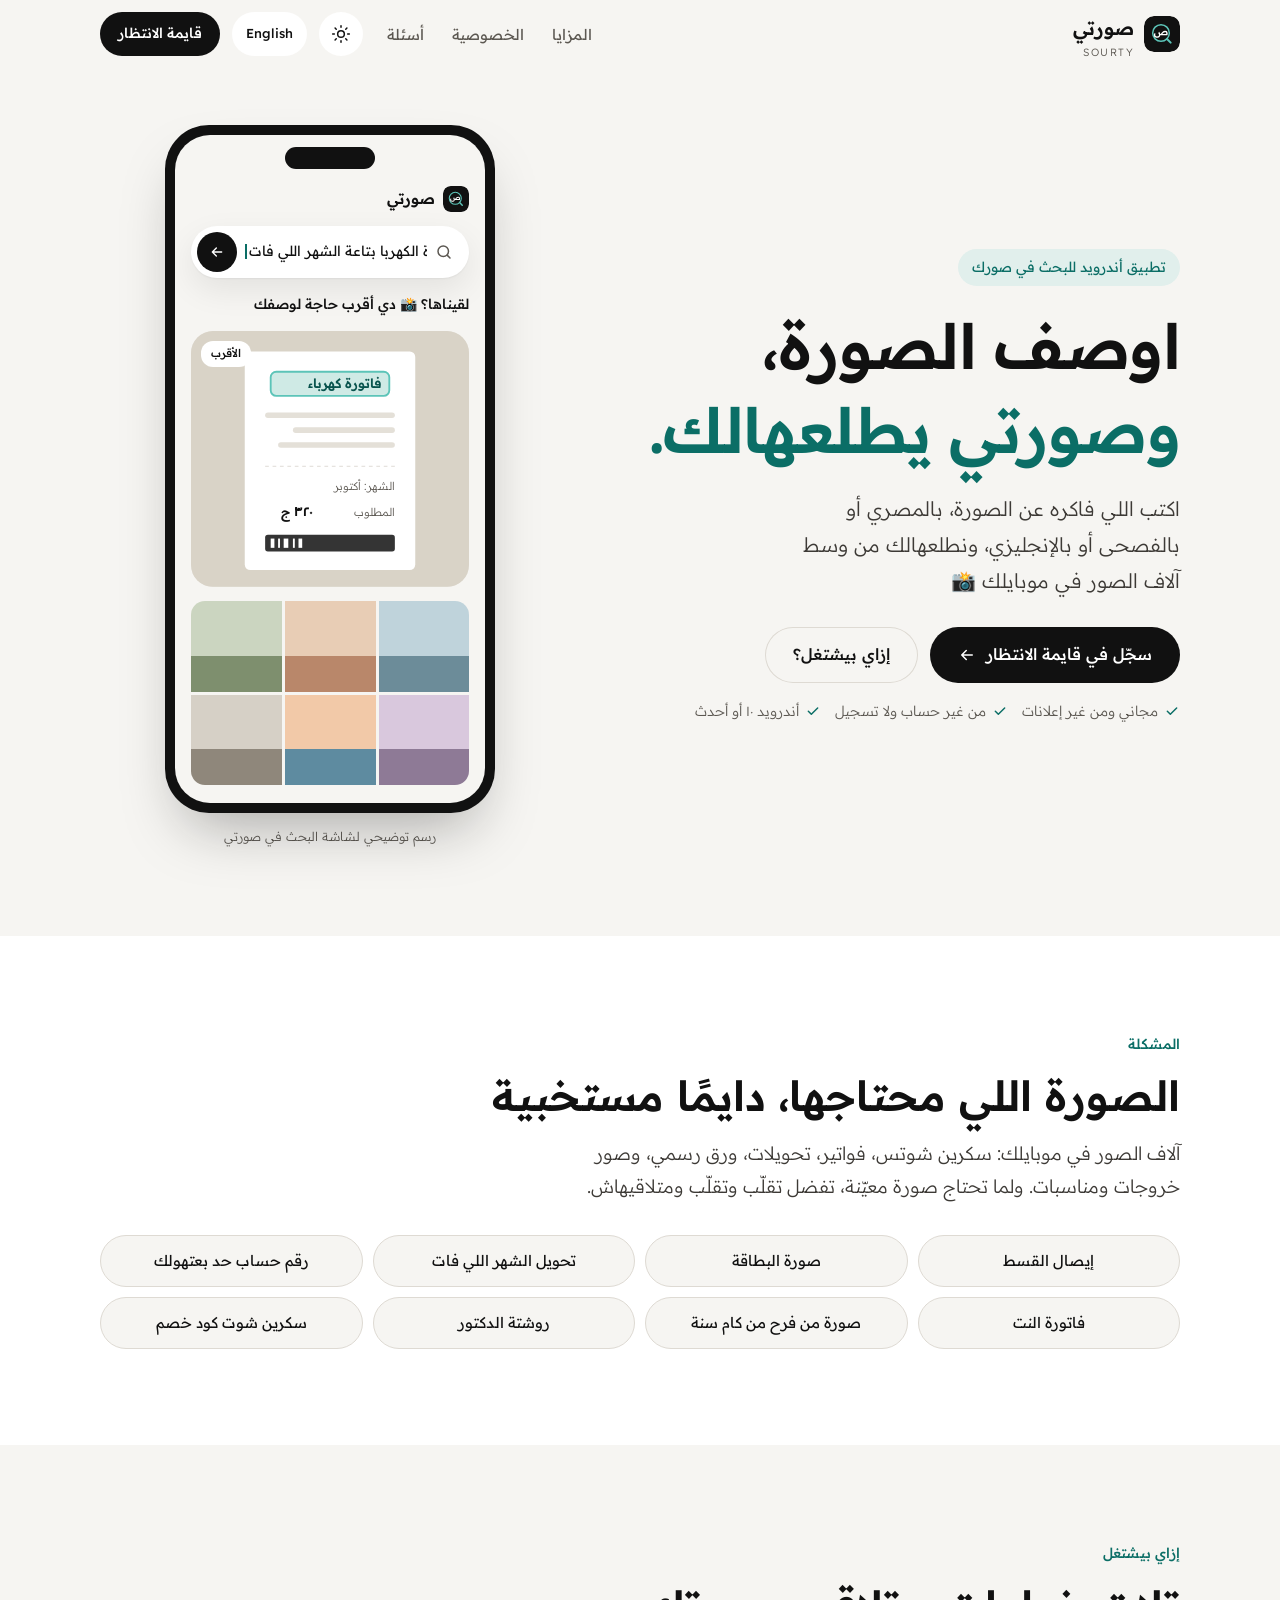
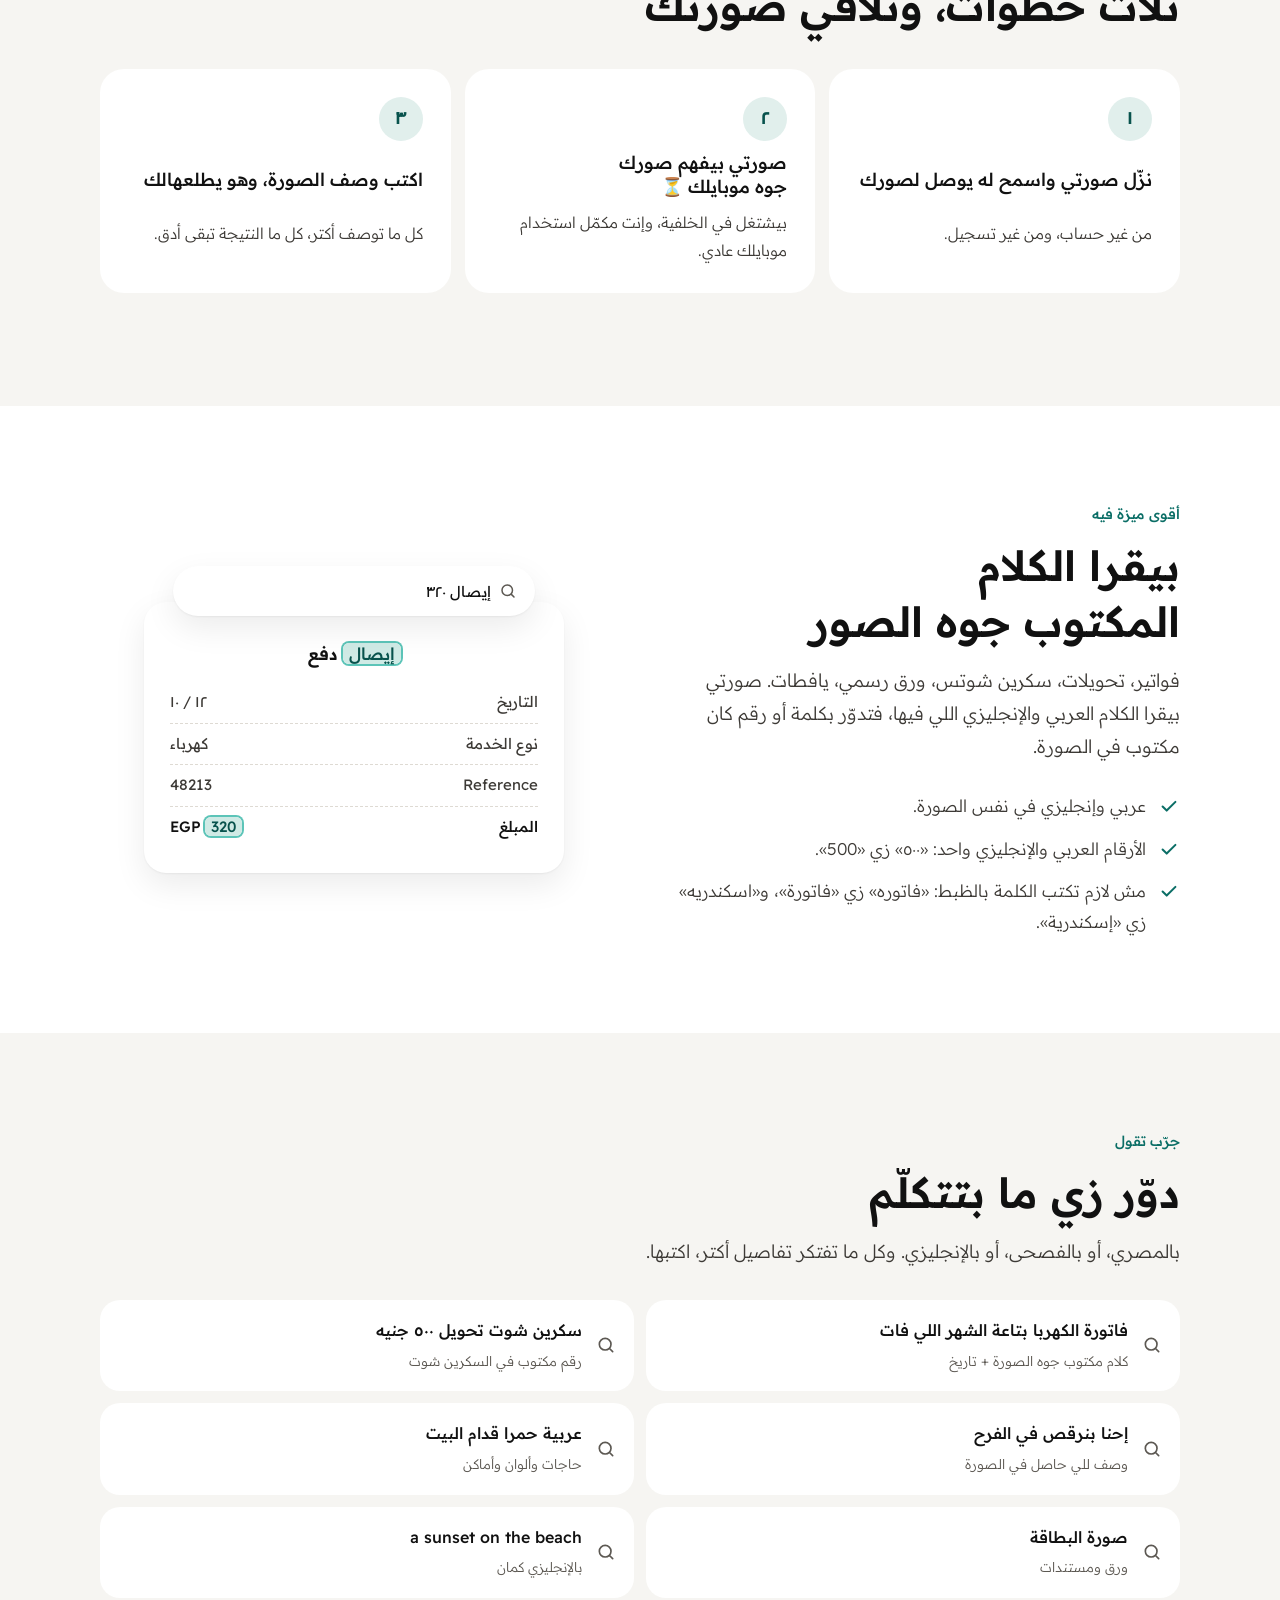
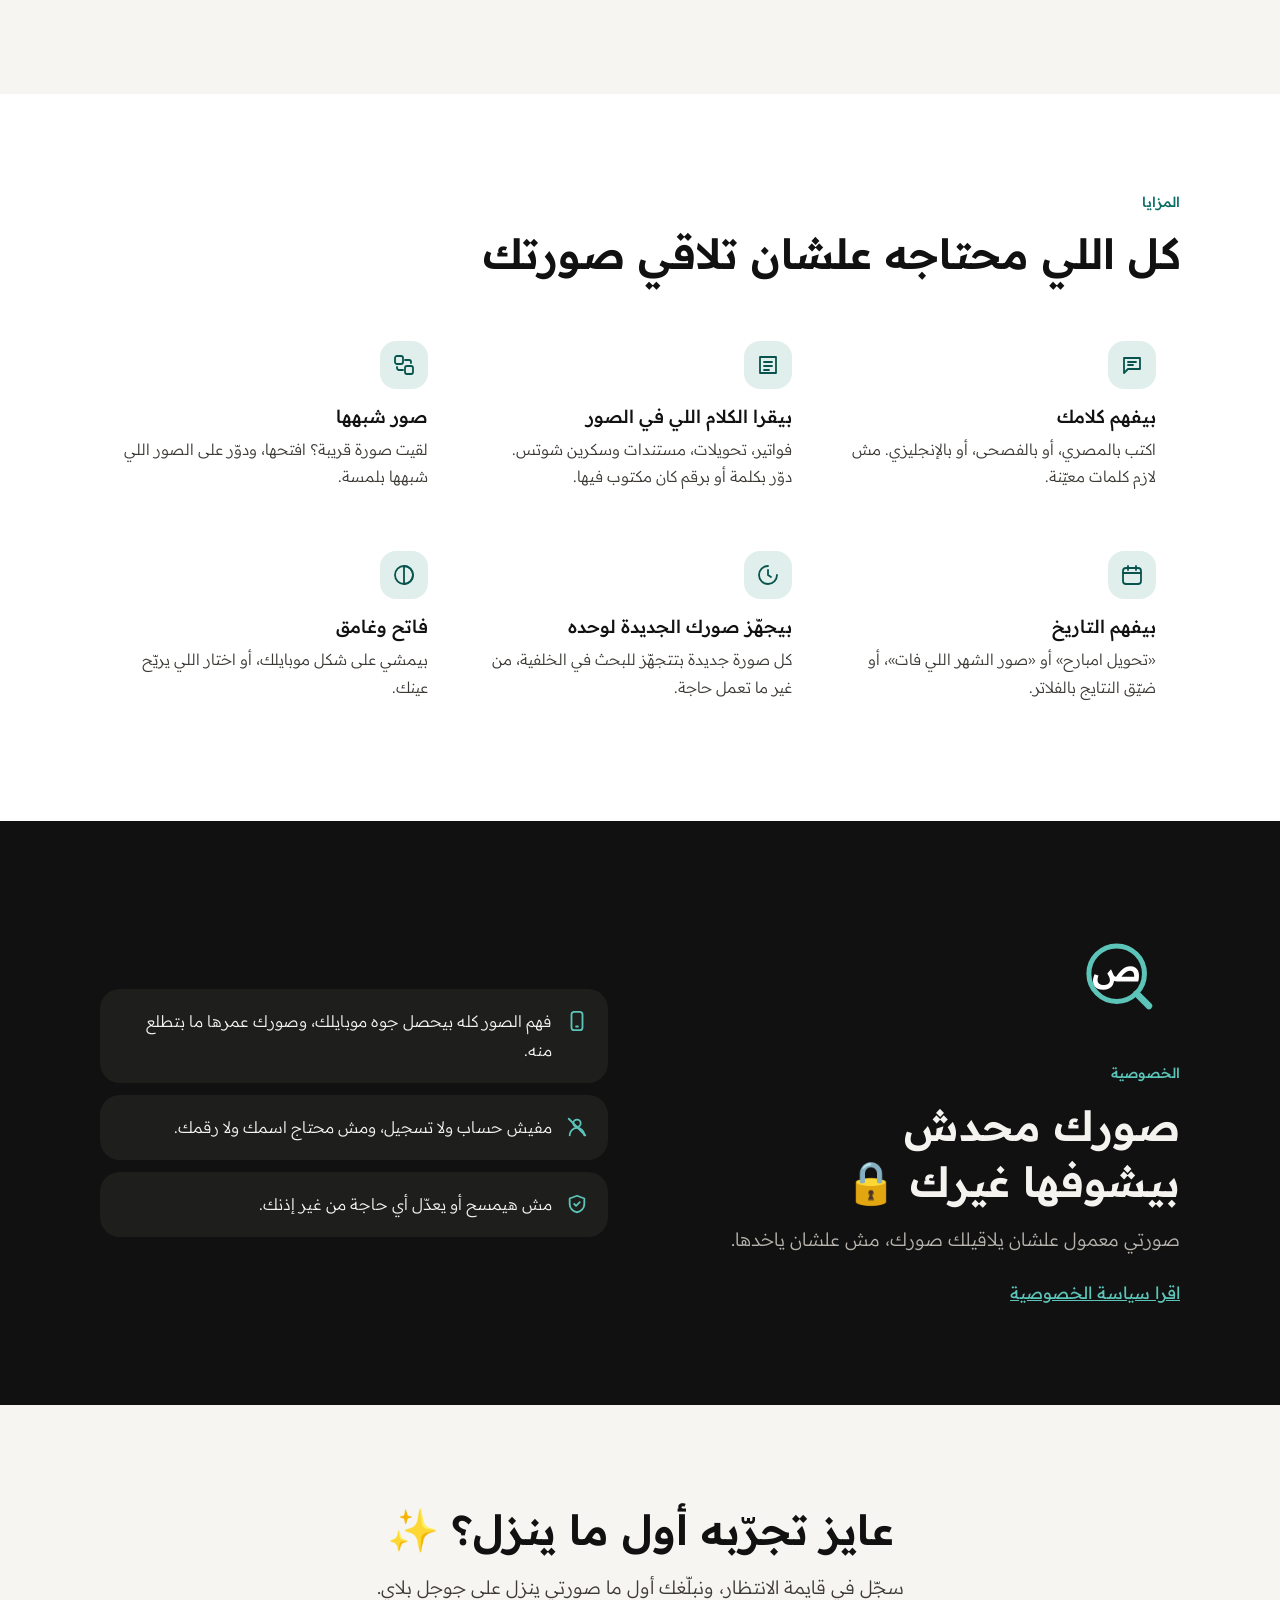
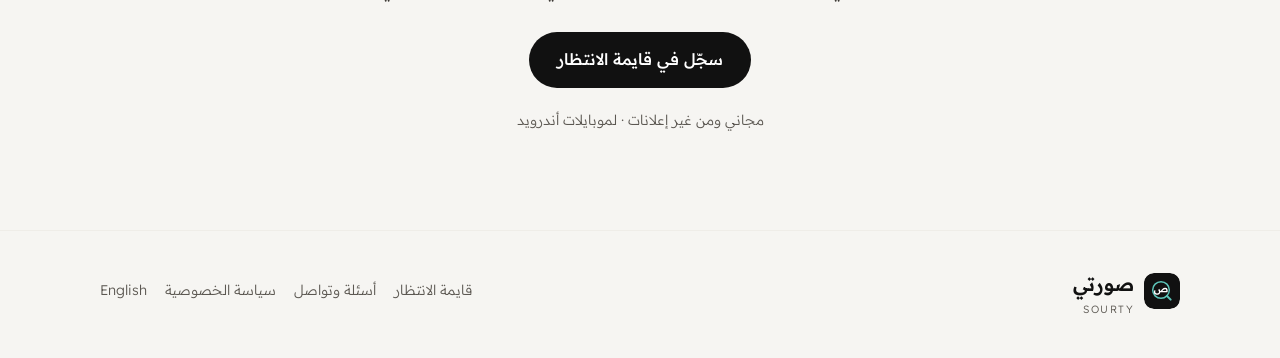
==== index.html @ 7cecfb46 "Add files via upload" ====
<!doctype html>
<html lang="ar" dir="rtl">
<head>
<meta charset="utf-8">
<meta name="viewport" content="width=device-width, initial-scale=1, viewport-fit=cover">
<title>صورتي — اوصف الصورة، وصورتي يطلعهالك</title>
<meta name="description" content="صورتي تطبيق أندرويد بتوصف فيه الصورة بكلامك، بالمصري أو بالفصحى أو بالإنجليزي، فيطلعهالك من وسط آلاف الصور. بيقرا الكلام المكتوب جوه الصور، وفهم الصور كله جوه موبايلك.">
<link rel="canonical" href="https://sourty-app.github.io/">
<link rel="alternate" hreflang="ar" href="https://sourty-app.github.io/">
<link rel="alternate" hreflang="en" href="https://sourty-app.github.io/en/">
<link rel="alternate" hreflang="x-default" href="https://sourty-app.github.io/">
<meta property="og:type" content="website">
<meta property="og:site_name" content="صورتي · Sourty">
<meta property="og:locale" content="ar_EG">
<meta property="og:locale:alternate" content="en_US">
<meta property="og:title" content="صورتي — اوصف الصورة، وصورتي يطلعهالك 📸">
<meta property="og:description" content="اكتب اللي فاكره عن الصورة، بالمصري أو بالفصحى أو بالإنجليزي، ونطلعهالك من وسط آلاف الصور في موبايلك.">
<meta property="og:url" content="https://sourty-app.github.io/">
<meta property="og:image" content="https://sourty-app.github.io/assets/img/og-ar.png">
<meta property="og:image:width" content="1200">
<meta property="og:image:height" content="630">
<meta property="og:image:alt" content="أيقونة صورتي وجملة: اوصف الصورة، وصورتي يطلعهالك">
<meta name="twitter:card" content="summary_large_image">
<meta name="theme-color" content="#F6F5F2" media="(prefers-color-scheme: light)">
<meta name="theme-color" content="#131312" media="(prefers-color-scheme: dark)">
<link rel="icon" href="/assets/img/icon.svg" type="image/svg+xml">
<link rel="icon" href="/assets/img/icon-32.png" sizes="32x32" type="image/png">
<link rel="apple-touch-icon" href="/assets/img/icon-180.png">
<link rel="preload" href="/assets/fonts/ReadexPro-300.ttf" as="font" type="font/ttf" crossorigin>
<link rel="preload" href="/assets/fonts/ReadexPro-600.ttf" as="font" type="font/ttf" crossorigin>
<link rel="stylesheet" href="/assets/css/site.css">
<script>try{var t=localStorage.getItem('theme');if(t)document.documentElement.setAttribute('data-theme',t)}catch(e){}</script>
<script type="application/ld+json">
{"@context":"https://schema.org","@type":"MobileApplication","name":"صورتي (Sourty)","alternateName":"Sourty","operatingSystem":"Android 10+","applicationCategory":"UtilitiesApplication","inLanguage":["ar","en"],"description":"اوصف الصورة بكلامك، بالمصري أو بالفصحى أو بالإنجليزي، وصورتي يطلعهالك من وسط آلاف الصور. فهم الصور كله جوه الموبايل.","url":"https://sourty-app.github.io/","image":"https://sourty-app.github.io/assets/img/icon-512.png"}
</script>
<script src="/assets/js/site.js" defer></script>
</head>
<body>
<a class="skip" href="#main">روح للمحتوى</a>

<header class="top">
  <div class="wrap">
    <a class="brand" href="/" aria-label="صورتي، الرئيسية"><img src="/assets/img/icon.svg" alt="" width="36" height="36"><span><b>صورتي</b><small>SOURTY</small></span></a>
    <nav class="nav" aria-label="القايمة">
      <a href="#features">المزايا</a>
      <a href="/privacy/">الخصوصية</a>
      <a href="/faq/">أسئلة</a>
    </nav>
    <button class="icon-btn theme" type="button" aria-label="الشكل الغامق">
      <svg class="sun" viewBox="0 0 24 24" fill="none" stroke="currentColor" stroke-width="1.8" stroke-linecap="round" aria-hidden="true"><circle cx="12" cy="12" r="4"/><path d="M12 2v2M12 20v2M4.9 4.9l1.4 1.4M17.7 17.7l1.4 1.4M2 12h2M20 12h2M4.9 19.1l1.4-1.4M17.7 6.3l1.4-1.4"/></svg>
      <svg class="moon" viewBox="0 0 24 24" fill="none" stroke="currentColor" stroke-width="1.8" stroke-linecap="round" stroke-linejoin="round" aria-hidden="true"><path d="M20 14.5A8 8 0 0 1 9.5 4 8 8 0 1 0 20 14.5z"/></svg>
    </button>
    <a class="icon-btn lang" href="/en/" hreflang="en" lang="en">English</a>
    <a class="btn small cta-sm" href="/waitlist/">قايمة الانتظار</a>
  </div>
</header>

<main id="main">
  <section class="hero" aria-labelledby="hero-title">
    <div class="wrap">
      <div>
        <span class="eyebrow">تطبيق أندرويد للبحث في صورك</span>
        <h1 id="hero-title">اوصف الصورة،<br><em>وصورتي يطلعهالك.</em></h1>
        <p class="lede">اكتب اللي فاكره عن الصورة، بالمصري أو بالفصحى أو بالإنجليزي، ونطلعهالك من وسط آلاف الصور في موبايلك&nbsp;📸</p>
        <div class="actions">
          <a class="btn" href="/waitlist/">سجّل في قايمة الانتظار
            <svg class="arrow" viewBox="0 0 24 24" fill="none" stroke="currentColor" stroke-width="2" stroke-linecap="round" stroke-linejoin="round" aria-hidden="true"><path d="M5 12h14M13 6l6 6-6 6"/></svg></a>
          <a class="btn ghost" href="#how">إزاي بيشتغل؟</a>
        </div>
        <p class="fineprint">
          <span><svg viewBox="0 0 24 24" fill="none" stroke="currentColor" stroke-width="2.2" stroke-linecap="round" stroke-linejoin="round" aria-hidden="true"><path d="M5 12.5l4.5 4.5L19 7.5"/></svg>مجاني ومن غير إعلانات</span>
          <span><svg viewBox="0 0 24 24" fill="none" stroke="currentColor" stroke-width="2.2" stroke-linecap="round" stroke-linejoin="round" aria-hidden="true"><path d="M5 12.5l4.5 4.5L19 7.5"/></svg>من غير حساب ولا تسجيل</span>
          <span><svg viewBox="0 0 24 24" fill="none" stroke="currentColor" stroke-width="2.2" stroke-linecap="round" stroke-linejoin="round" aria-hidden="true"><path d="M5 12.5l4.5 4.5L19 7.5"/></svg>أندرويد ١٠ أو أحدث</span>
        </p>
      </div>

      <figure class="demo" data-demo style="margin:0">
        <div class="phone" aria-hidden="true">
          <div class="screen">
            <div class="notch"></div>
            <div class="app-head"><img src="/assets/img/icon.svg" alt="">صورتي</div>
            <div class="searchbar">
              <svg class="mag" viewBox="0 0 24 24" fill="none" stroke="currentColor" stroke-width="2" stroke-linecap="round"><circle cx="11" cy="11" r="7"/><path d="M20 20l-3.5-3.5"/></svg>
              <span class="typed"><span></span></span>
              <span class="go"><svg viewBox="0 0 24 24" fill="none" stroke="currentColor" stroke-width="2" stroke-linecap="round" stroke-linejoin="round"><path d="M5 12h14M13 6l6 6-6 6"/></svg></span>
            </div>
            <div class="found">لقيناها؟ 📸 دي أقرب حاجة لوصفك</div>
            <div class="top-tile">
              <span class="badge">الأقرب</span>
              <!-- Scene 1: electricity bill -->
              <svg class="scene" id="s-bill" data-q="فاتورة الكهربا بتاعة الشهر اللي فات" viewBox="0 0 300 276">
                <rect width="300" height="276" fill="#D9D3C7"/>
                <rect x="58" y="22" width="184" height="236" rx="6" fill="#FFFFFF"/>
                <g font-family="Readex Pro, Tahoma, sans-serif" direction="rtl" text-anchor="start">
                  <rect x="86" y="44" width="128" height="26" rx="6" fill="#CFEAE5" stroke="#5CC4B8" stroke-width="2"/>
                  <text x="206" y="62" font-size="14" font-weight="600" fill="#08534D">فاتورة كهرباء</text>
                  <rect x="80" y="88" width="140" height="6" rx="3" fill="#E4E0D8"/>
                  <rect x="110" y="104" width="110" height="6" rx="3" fill="#E4E0D8"/>
                  <rect x="94" y="120" width="126" height="6" rx="3" fill="#E4E0D8"/>
                  <line x1="80" y1="146" x2="220" y2="146" stroke="#DEDAD3" stroke-dasharray="4 4"/>
                  <text x="220" y="172" font-size="12" fill="#5C5852">الشهر: أكتوبر</text>
                  <text x="220" y="200" font-size="12" fill="#5C5852">المطلوب</text>
                  <text x="132" y="200" font-size="14" font-weight="600" fill="#111111">٣٢٠ ج</text>
                  <rect x="80" y="220" width="140" height="18" rx="3" fill="#111111" opacity=".85"/>
                  <rect x="86" y="224" width="4" height="10" fill="#FFFFFF"/><rect x="94" y="224" width="2" height="10" fill="#FFFFFF"/><rect x="100" y="224" width="5" height="10" fill="#FFFFFF"/><rect x="110" y="224" width="2" height="10" fill="#FFFFFF"/><rect x="116" y="224" width="4" height="10" fill="#FFFFFF"/>
                </g>
              </svg>
              <!-- Scene 2: transfer screenshot -->
              <svg class="scene" id="s-transfer" data-q="سكرين شوت تحويل ٥٠٠ جنيه" viewBox="0 0 300 276">
                <rect width="300" height="276" fill="#BCC9D6"/>
                <rect x="70" y="16" width="160" height="260" rx="18" fill="#FFFFFF"/>
                <circle cx="150" cy="70" r="24" fill="#0B6E66"/>
                <path d="M139 70l8 8 15-16" fill="none" stroke="#FFFFFF" stroke-width="4" stroke-linecap="round" stroke-linejoin="round"/>
                <g font-family="Readex Pro, Tahoma, sans-serif" text-anchor="middle">
                  <text x="150" y="118" font-size="13" font-weight="500" fill="#111111" direction="rtl">تم التحويل</text>
                  <rect x="98" y="132" width="104" height="34" rx="8" fill="#CFEAE5" stroke="#5CC4B8" stroke-width="2"/>
                  <text x="150" y="155" font-size="17" font-weight="600" fill="#08534D" direction="rtl">٥٠٠ جنيه</text>
                </g>
                <rect x="92" y="186" width="116" height="6" rx="3" fill="#E4E0D8"/>
                <rect x="104" y="202" width="92" height="6" rx="3" fill="#E4E0D8"/>
                <rect x="92" y="230" width="116" height="26" rx="13" fill="#111111"/>
              </svg>
              <!-- Scene 3: red car in front of a house -->
              <svg class="scene" id="s-car" data-q="عربية حمرا قدام البيت" viewBox="0 0 300 276">
                <rect width="300" height="276" fill="#CFE3EA"/>
                <rect x="40" y="70" width="170" height="130" fill="#E8D9C2"/>
                <path d="M28 76L125 22l97 54z" fill="#B9876A"/>
                <rect x="66" y="100" width="34" height="34" fill="#8FB4C2"/><rect x="150" y="100" width="34" height="34" fill="#8FB4C2"/>
                <rect x="108" y="140" width="34" height="60" fill="#8F6E55"/>
                <rect x="0" y="200" width="300" height="76" fill="#A9A49A"/>
                <rect x="0" y="196" width="300" height="8" fill="#7E8F6E"/>
                <path d="M118 214q6-30 34-32h62q24 2 36 22l22 6q12 4 12 16v14H112v-16q0-8 6-10z" fill="#C2402E"/>
                <path d="M160 190h50q14 1 22 14h-82q2-12 10-14z" fill="#DCEBF0"/>
                <circle cx="150" cy="240" r="15" fill="#222220"/><circle cx="150" cy="240" r="6" fill="#B8B4AD"/>
                <circle cx="248" cy="240" r="15" fill="#222220"/><circle cx="248" cy="240" r="6" fill="#B8B4AD"/>
              </svg>
              <!-- Scene 4: sunset on the sea -->
              <svg class="scene" id="s-sea" data-q="غروب على البحر" viewBox="0 0 300 276">
                <rect width="300" height="276" fill="#F2C9A8"/>
                <rect width="300" height="90" fill="#E9B79A"/>
                <circle cx="150" cy="150" r="42" fill="#E07B4F"/>
                <rect y="150" width="300" height="80" fill="#5E8BA0"/>
                <rect x="96" y="162" width="108" height="4" rx="2" fill="#E9A07C" opacity=".8"/>
                <rect x="116" y="176" width="68" height="4" rx="2" fill="#E9A07C" opacity=".6"/>
                <rect x="132" y="190" width="36" height="4" rx="2" fill="#E9A07C" opacity=".5"/>
                <path d="M0 228q75-14 150 0t150 0v48H0z" fill="#E8D4B4"/>
              </svg>
              <!-- Scene 5: birthday cake (English query) -->
              <svg class="scene" id="s-cake" data-q="a birthday cake with candles" viewBox="0 0 300 276">
                <rect width="300" height="276" fill="#D9C8DD"/>
                <rect y="212" width="300" height="64" fill="#8E7A96"/>
                <ellipse cx="150" cy="214" rx="96" ry="12" fill="#F4F3F0"/>
                <rect x="78" y="150" width="144" height="62" rx="10" fill="#F2C9A8"/>
                <rect x="78" y="168" width="144" height="10" fill="#E8875B"/>
                <rect x="96" y="112" width="108" height="42" rx="10" fill="#F6E7D8"/>
                <rect x="96" y="126" width="108" height="8" fill="#5CC4B8"/>
                <g fill="#FFFFFF"><rect x="114" y="86" width="7" height="28" rx="3"/><rect x="134" y="80" width="7" height="34" rx="3"/><rect x="159" y="80" width="7" height="34" rx="3"/><rect x="179" y="86" width="7" height="28" rx="3"/></g>
                <g fill="#F2B23E"><ellipse cx="117.5" cy="78" rx="5" ry="8"/><ellipse cx="137.5" cy="72" rx="5" ry="8"/><ellipse cx="162.5" cy="72" rx="5" ry="8"/><ellipse cx="182.5" cy="78" rx="5" ry="8"/></g>
              </svg>
            </div>
            <div class="grid3">
              <i style="--a:#BFD3DB;--b:#6C8C99"></i><i style="--a:#E8CDB5;--b:#B9876A"></i><i style="--a:#CBD5C0;--b:#7E8F6E"></i>
              <i style="--a:#D9C8DD;--b:#8E7A96"></i><i style="--a:#F2C9A8;--b:#5E8BA0"></i><i style="--a:#D6D0C6;--b:#8F877B"></i>
            </div>
          </div>
        </div>
        <figcaption class="demo-note">رسم توضيحي لشاشة البحث في صورتي</figcaption>
      </figure>
    </div>
  </section>

  <section class="problem" aria-labelledby="problem-title">
    <div class="wrap">
      <span class="kicker">المشكلة</span>
      <h2 class="h2" id="problem-title">الصورة اللي محتاجها، دايمًا مستخبية</h2>
      <p class="sub">آلاف الصور في موبايلك: سكرين شوتس، فواتير، تحويلات، ورق رسمي، وصور خروجات ومناسبات. ولما تحتاج صورة معيّنة، تفضل تقلّب وتقلّب ومتلاقيهاش.</p>
      <div class="pile" aria-label="أمثلة لصور الناس بتدوّر عليها">
        <span>إيصال القسط</span><span>صورة البطاقة</span><span>تحويل الشهر اللي فات</span><span>رقم حساب حد بعتهولك</span>
        <span>فاتورة النت</span><span>صورة من فرح من كام سنة</span><span>روشتة الدكتور</span><span>سكرين شوت كود خصم</span>
      </div>
    </div>
  </section>

  <section id="how" aria-labelledby="how-title">
    <div class="wrap">
      <span class="kicker">إزاي بيشتغل</span>
      <h2 class="h2" id="how-title">تلات خطوات، وتلاقي صورتك</h2>
      <ol class="steps">
        <li><h3>نزّل صورتي واسمح له يوصل لصورك</h3><p>من غير حساب، ومن غير تسجيل.</p></li>
        <li><h3>صورتي بيفهم صورك جوه موبايلك&nbsp;⏳</h3><p>بيشتغل في الخلفية، وإنت مكمّل استخدام موبايلك عادي.</p></li>
        <li><h3>اكتب وصف الصورة، وهو يطلعهالك</h3><p>كل ما توصف أكتر، كل ما النتيجة تبقى أدق.</p></li>
      </ol>
    </div>
  </section>

  <section class="spot problem" aria-labelledby="read-title">
    <div class="wrap">
      <div>
        <span class="kicker">أقوى ميزة فيه</span>
        <h2 class="h2" id="read-title">بيقرا الكلام المكتوب جوه الصور</h2>
        <p class="sub">فواتير، تحويلات، سكرين شوتس، ورق رسمي، يافطات. صورتي بيقرا الكلام العربي والإنجليزي اللي فيها، فتدوّر بكلمة أو رقم كان مكتوب في الصورة.</p>
        <ul class="ticks">
          <li><svg viewBox="0 0 24 24" fill="none" stroke="currentColor" stroke-width="2.2" stroke-linecap="round" stroke-linejoin="round" aria-hidden="true"><path d="M5 12.5l4.5 4.5L19 7.5"/></svg><span>عربي وإنجليزي في نفس الصورة.</span></li>
          <li><svg viewBox="0 0 24 24" fill="none" stroke="currentColor" stroke-width="2.2" stroke-linecap="round" stroke-linejoin="round" aria-hidden="true"><path d="M5 12.5l4.5 4.5L19 7.5"/></svg><span>الأرقام العربي والإنجليزي واحد: «٥٠٠» زي «500».</span></li>
          <li><svg viewBox="0 0 24 24" fill="none" stroke="currentColor" stroke-width="2.2" stroke-linecap="round" stroke-linejoin="round" aria-hidden="true"><path d="M5 12.5l4.5 4.5L19 7.5"/></svg><span>مش لازم تكتب الكلمة بالظبط: «فاتوره» زي «فاتورة»، و«اسكندريه» زي «إسكندرية».</span></li>
        </ul>
      </div>
      <div class="receipt-card" aria-hidden="true">
        <div class="q"><svg viewBox="0 0 24 24" fill="none" stroke="currentColor" stroke-width="2" stroke-linecap="round"><circle cx="11" cy="11" r="7"/><path d="M20 20l-3.5-3.5"/></svg>إيصال ٣٢٠</div>
        <div class="paper">
          <div class="ttl"><span class="hl">إيصال</span> دفع</div>
          <div class="row"><span>التاريخ</span><span>١٢ / ١٠</span></div>
          <div class="row"><span>نوع الخدمة</span><span>كهرباء</span></div>
          <div class="row"><span>Reference</span><span>48213</span></div>
          <div class="row"><strong>المبلغ</strong><strong><span class="hl">320</span> EGP</strong></div>
        </div>
      </div>
    </div>
  </section>

  <section aria-labelledby="ex-title">
    <div class="wrap">
      <span class="kicker">جرّب تقول</span>
      <h2 class="h2" id="ex-title">دوّر زي ما بتتكلّم</h2>
      <p class="sub">بالمصري، أو بالفصحى، أو بالإنجليزي. وكل ما تفتكر تفاصيل أكتر، اكتبها.</p>
      <div class="examples">
        <div class="ex"><svg viewBox="0 0 24 24" fill="none" stroke="currentColor" stroke-width="2" stroke-linecap="round" aria-hidden="true"><circle cx="11" cy="11" r="7"/><path d="M20 20l-3.5-3.5"/></svg><div><b>فاتورة الكهربا بتاعة الشهر اللي فات</b><small>كلام مكتوب جوه الصورة + تاريخ</small></div></div>
        <div class="ex"><svg viewBox="0 0 24 24" fill="none" stroke="currentColor" stroke-width="2" stroke-linecap="round" aria-hidden="true"><circle cx="11" cy="11" r="7"/><path d="M20 20l-3.5-3.5"/></svg><div><b>سكرين شوت تحويل ٥٠٠ جنيه</b><small>رقم مكتوب في السكرين شوت</small></div></div>
        <div class="ex"><svg viewBox="0 0 24 24" fill="none" stroke="currentColor" stroke-width="2" stroke-linecap="round" aria-hidden="true"><circle cx="11" cy="11" r="7"/><path d="M20 20l-3.5-3.5"/></svg><div><b>إحنا بنرقص في الفرح</b><small>وصف للي حاصل في الصورة</small></div></div>
        <div class="ex"><svg viewBox="0 0 24 24" fill="none" stroke="currentColor" stroke-width="2" stroke-linecap="round" aria-hidden="true"><circle cx="11" cy="11" r="7"/><path d="M20 20l-3.5-3.5"/></svg><div><b>عربية حمرا قدام البيت</b><small>حاجات وألوان وأماكن</small></div></div>
        <div class="ex"><svg viewBox="0 0 24 24" fill="none" stroke="currentColor" stroke-width="2" stroke-linecap="round" aria-hidden="true"><circle cx="11" cy="11" r="7"/><path d="M20 20l-3.5-3.5"/></svg><div><b>صورة البطاقة</b><small>ورق ومستندات</small></div></div>
        <div class="ex"><svg viewBox="0 0 24 24" fill="none" stroke="currentColor" stroke-width="2" stroke-linecap="round" aria-hidden="true"><circle cx="11" cy="11" r="7"/><path d="M20 20l-3.5-3.5"/></svg><div><b lang="en" dir="ltr">a sunset on the beach</b><small>بالإنجليزي كمان</small></div></div>
      </div>
    </div>
  </section>

  <section id="features" class="problem" aria-labelledby="feat-title">
    <div class="wrap">
      <span class="kicker">المزايا</span>
      <h2 class="h2" id="feat-title">كل اللي محتاجه علشان تلاقي صورتك</h2>
      <div class="feats">
        <div class="feat"><div class="ic"><svg viewBox="0 0 24 24" fill="none" stroke="currentColor" stroke-width="1.8" stroke-linecap="round" stroke-linejoin="round" aria-hidden="true"><path d="M4 5h16v11H8l-4 4z"/><path d="M8 9h8M8 12h5"/></svg></div><h3>بيفهم كلامك</h3><p>اكتب بالمصري، أو بالفصحى، أو بالإنجليزي. مش لازم كلمات معيّنة.</p></div>
        <div class="feat"><div class="ic"><svg viewBox="0 0 24 24" fill="none" stroke="currentColor" stroke-width="1.8" stroke-linecap="round" stroke-linejoin="round" aria-hidden="true"><path d="M4 4h16v16H4z"/><path d="M8 9h8M8 13h8M8 17h5"/></svg></div><h3>بيقرا الكلام اللي في الصور</h3><p>فواتير، تحويلات، مستندات وسكرين شوتس. دوّر بكلمة أو برقم كان مكتوب فيها.</p></div>
        <div class="feat"><div class="ic"><svg viewBox="0 0 24 24" fill="none" stroke="currentColor" stroke-width="1.8" stroke-linecap="round" stroke-linejoin="round" aria-hidden="true"><rect x="3" y="3" width="8" height="8" rx="2"/><rect x="13" y="13" width="8" height="8" rx="2"/><path d="M13 7h4a2 2 0 0 1 2 2v1M11 17H7a2 2 0 0 1-2-2v-1"/></svg></div><h3>صور شبهها</h3><p>لقيت صورة قريبة؟ افتحها، ودوّر على الصور اللي شبهها بلمسة.</p></div>
        <div class="feat"><div class="ic"><svg viewBox="0 0 24 24" fill="none" stroke="currentColor" stroke-width="1.8" stroke-linecap="round" stroke-linejoin="round" aria-hidden="true"><rect x="3" y="5" width="18" height="16" rx="3"/><path d="M3 10h18M8 3v4M16 3v4"/></svg></div><h3>بيفهم التاريخ</h3><p>«تحويل امبارح» أو «صور الشهر اللي فات»، أو ضيّق النتايج بالفلاتر.</p></div>
        <div class="feat"><div class="ic"><svg viewBox="0 0 24 24" fill="none" stroke="currentColor" stroke-width="1.8" stroke-linecap="round" stroke-linejoin="round" aria-hidden="true"><path d="M12 3a9 9 0 1 0 9 9"/><path d="M12 7v5l3 2"/></svg></div><h3>بيجهّز صورك الجديدة لوحده</h3><p>كل صورة جديدة بتتجهّز للبحث في الخلفية، من غير ما تعمل حاجة.</p></div>
        <div class="feat"><div class="ic"><svg viewBox="0 0 24 24" fill="none" stroke="currentColor" stroke-width="1.8" stroke-linecap="round" stroke-linejoin="round" aria-hidden="true"><circle cx="12" cy="12" r="9"/><path d="M12 3v18M12 3a9 9 0 0 1 0 18"/></svg></div><h3>فاتح وغامق</h3><p>بيمشي على شكل موبايلك، أو اختار اللي يريّح عينك.</p></div>
      </div>
    </div>
  </section>

  <section class="band" id="privacy" aria-labelledby="priv-title">
    <div class="wrap">
      <div>
        <img class="lens-big" src="/assets/img/icon.svg" alt="" width="120" height="120">
        <span class="kicker">الخصوصية</span>
        <h2 class="h2" id="priv-title">صورك محدش بيشوفها غيرك&nbsp;🔒</h2>
        <p class="sub">صورتي معمول علشان يلاقيلك صورك، مش علشان ياخدها.</p>
        <a class="more" href="/privacy/">اقرا سياسة الخصوصية</a>
      </div>
      <ul class="promises">
        <li><svg viewBox="0 0 24 24" fill="none" stroke="currentColor" stroke-width="2" stroke-linecap="round" stroke-linejoin="round" aria-hidden="true"><rect x="6" y="2" width="12" height="20" rx="3"/><path d="M11 18h2"/></svg><span>فهم الصور كله بيحصل جوه موبايلك، وصورك عمرها ما بتطلع منه.</span></li>
        <li><svg viewBox="0 0 24 24" fill="none" stroke="currentColor" stroke-width="2" stroke-linecap="round" stroke-linejoin="round" aria-hidden="true"><circle cx="12" cy="8" r="4"/><path d="M4 21a8 8 0 0 1 16 0"/><path d="M3 3l18 18"/></svg><span>مفيش حساب ولا تسجيل، ومش محتاج اسمك ولا رقمك.</span></li>
        <li><svg viewBox="0 0 24 24" fill="none" stroke="currentColor" stroke-width="2" stroke-linecap="round" stroke-linejoin="round" aria-hidden="true"><path d="M12 3l8 3v6c0 4.5-3.4 8.3-8 9-4.6-.7-8-4.5-8-9V6z"/><path d="M9 12l2 2 4-4"/></svg><span>مش هيمسح أو يعدّل أي حاجة من غير إذنك.</span></li>
      </ul>
    </div>
  </section>

  <section class="final" aria-labelledby="final-title">
    <div class="wrap narrow">
      <h2 class="h2" id="final-title">عايز تجرّبه أول ما ينزل؟&nbsp;✨</h2>
      <p class="sub">سجّل في قايمة الانتظار، ونبلّغك أول ما صورتي ينزل على جوجل بلاي.</p>
      <div class="actions"><a class="btn" href="/waitlist/">سجّل في قايمة الانتظار</a></div>
      <p class="free-tag">مجاني ومن غير إعلانات · لموبايلات أندرويد</p>
    </div>
  </section>
</main>

<footer>
  <div class="wrap">
    <a class="brand" href="/"><img src="/assets/img/icon.svg" alt="" width="36" height="36"><span><b>صورتي</b><small>SOURTY</small></span></a>
    <nav aria-label="روابط تانية">
      <a href="/waitlist/">قايمة الانتظار</a>
      <a href="/faq/">أسئلة وتواصل</a>
      <a href="/privacy/">سياسة الخصوصية</a>
      <a href="/en/" hreflang="en" lang="en">English</a>
    </nav>
  </div>
</footer>
</body>
</html>
---- assets/css/site.css ----
/* صورتي — website styles. Tokens follow the app (DESIGN.md). No external resources. */
@font-face{font-family:"Readex Pro";src:url(../fonts/ReadexPro-300.ttf) format("truetype");font-weight:300;font-display:swap}
@font-face{font-family:"Readex Pro";src:url(../fonts/ReadexPro-400.ttf) format("truetype");font-weight:400;font-display:swap}
@font-face{font-family:"Readex Pro";src:url(../fonts/ReadexPro-500.ttf) format("truetype");font-weight:500;font-display:swap}
@font-face{font-family:"Readex Pro";src:url(../fonts/ReadexPro-600.ttf) format("truetype");font-weight:600;font-display:swap}

:root{
  --bg:#F6F5F2; --surface:#FFFFFF; --muted:#ECEAE5; --divider:#EFEDE8; --outline:#DEDAD3;
  --text:#111111; --text2:#5C5852; --body:#3D3A36;
  --accent:#0B6E66; --accent-strong:#08534D; --accent-soft:#E1EFEC;
  --btn:#111111; --btn-text:#FFFFFF;
  --band:#111111; --band-text:#F4F3F0; --band-text2:#B8B4AD; --band-accent:#5CC4B8; --band-surface:#1E1E1C;
  --shadow:0 1px 2px rgba(17,17,17,.05),0 12px 32px rgba(17,17,17,.08);
  --phone-frame:#111111;
  --tile-a:#E8CDB5; --tile-b:#B9876A;
  color-scheme:light;
}
@media (prefers-color-scheme:dark){
  :root:not([data-theme="light"]){
    --bg:#131312; --surface:#1E1E1C; --muted:#2A2A27; --divider:#262624; --outline:#3A3936;
    --text:#F4F3F0; --text2:#B8B4AD; --body:#D6D2CB;
    --accent:#5CC4B8; --accent-strong:#9FE0D8; --accent-soft:#163A36;
    --btn:#F4F3F0; --btn-text:#111111;
    --band:#0B0B0A; --band-surface:#1A1A18;
    --shadow:0 1px 2px rgba(0,0,0,.4),0 12px 32px rgba(0,0,0,.35);
    --phone-frame:#2A2A27;
    color-scheme:dark;
  }
}
:root[data-theme="dark"]{
  --bg:#131312; --surface:#1E1E1C; --muted:#2A2A27; --divider:#262624; --outline:#3A3936;
  --text:#F4F3F0; --text2:#B8B4AD; --body:#D6D2CB;
  --accent:#5CC4B8; --accent-strong:#9FE0D8; --accent-soft:#163A36;
  --btn:#F4F3F0; --btn-text:#111111;
  --band:#0B0B0A; --band-surface:#1A1A18;
  --shadow:0 1px 2px rgba(0,0,0,.4),0 12px 32px rgba(0,0,0,.35);
  --phone-frame:#2A2A27;
  color-scheme:dark;
}

*,*::before,*::after{box-sizing:border-box}
html{-webkit-text-size-adjust:100%;scroll-behavior:smooth;scroll-padding-top:80px}
@media (prefers-reduced-motion:reduce){html{scroll-behavior:auto}*{animation:none!important;transition:none!important}}
body{margin:0;background:var(--bg);color:var(--text);font-family:"Readex Pro","Segoe UI",Tahoma,system-ui,sans-serif;
  font-size:17px;font-weight:300;line-height:1.8;overflow-x:hidden}
html[lang="en"] body{line-height:1.65}
img,svg{display:block;max-width:100%}
img[src$="icon.svg"]{box-shadow:0 0 0 1px var(--icon-ring,transparent)}
:root[data-theme="dark"]{--icon-ring:#3A3936}
@media (prefers-color-scheme:dark){:root:not([data-theme="light"]){--icon-ring:#3A3936}}
a{color:var(--accent)} a:hover{color:var(--accent-strong)}
h1,h2,h3{margin:0;font-weight:600;line-height:1.35;color:var(--text);text-wrap:balance}
p{margin:0}
strong{font-weight:500;color:var(--text)}
:focus-visible{outline:3px solid var(--accent);outline-offset:3px;border-radius:6px}
.skip{position:absolute;inset-inline-start:16px;top:-60px;z-index:50;background:var(--btn);color:var(--btn-text);padding:10px 18px;border-radius:24px;text-decoration:none}
.skip:focus{top:12px}
.sr{position:absolute;width:1px;height:1px;overflow:hidden;clip:rect(0 0 0 0);white-space:nowrap}

.wrap{width:100%;max-width:1120px;margin-inline:auto;padding-inline:20px}
.narrow{max-width:760px}

/* Header */
.top{position:sticky;top:0;z-index:20;background:color-mix(in srgb,var(--bg) 88%,transparent);backdrop-filter:blur(10px);-webkit-backdrop-filter:blur(10px);border-bottom:1px solid transparent}
.top.scrolled{border-bottom-color:var(--divider)}
.top .wrap{display:flex;align-items:center;gap:12px;height:68px}
.brand{display:flex;align-items:center;gap:10px;text-decoration:none;color:var(--text);margin-inline-end:auto}
.brand img{width:36px;height:36px;border-radius:10px}
.brand b{font-size:19px;font-weight:600}
.brand small{display:block;font-size:10.5px;letter-spacing:.14em;color:var(--text2);line-height:1;margin-top:2px}
.nav{display:none;gap:4px}
.nav a{color:var(--text2);text-decoration:none;font-size:15px;font-weight:400;padding:8px 12px;border-radius:20px}
.nav a:hover,.nav a[aria-current="page"]{color:var(--text);background:var(--muted)}
.icon-btn{width:44px;height:44px;border-radius:22px;border:0;background:var(--surface);color:var(--text);display:inline-flex;align-items:center;justify-content:center;cursor:pointer;text-decoration:none;font:inherit;font-size:13px;font-weight:500;flex-shrink:0}
.icon-btn:hover{background:var(--muted)}
.icon-btn svg{width:20px;height:20px}
.lang{width:auto;padding-inline:14px}
.theme .moon{display:none}
:root[data-theme="dark"] .theme .sun{display:none} :root[data-theme="dark"] .theme .moon{display:block}
@media (prefers-color-scheme:dark){:root:not([data-theme="light"]) .theme .sun{display:none}:root:not([data-theme="light"]) .theme .moon{display:block}}
.top .cta-sm{display:none}
@media (min-width:860px){.nav{display:flex}.top .cta-sm{display:inline-flex}}

/* Buttons */
.btn{display:inline-flex;align-items:center;justify-content:center;gap:10px;min-height:56px;padding:0 28px;border-radius:30px;border:0;
  background:var(--btn);color:var(--btn-text);font:inherit;font-size:16px;font-weight:500;text-decoration:none;cursor:pointer;transition:transform .15s ease,opacity .15s}
.btn:hover{color:var(--btn-text);opacity:.9}
.btn:active{transform:scale(.98)}
.btn.small{min-height:44px;padding:0 18px;font-size:14px}
.btn.ghost{background:transparent;color:var(--text);box-shadow:inset 0 0 0 1px var(--outline)}
.btn.ghost:hover{color:var(--text);background:var(--muted)}
.btn svg{width:18px;height:18px}
html[dir="rtl"] .btn .arrow{transform:scaleX(-1)}

/* Hero */
.hero{padding:28px 0 56px}
.hero .wrap{display:grid;gap:40px;align-items:center}
.eyebrow{display:inline-flex;align-items:center;gap:8px;font-size:14px;font-weight:400;color:var(--accent);background:var(--accent-soft);padding:6px 14px;border-radius:20px;margin-bottom:18px}
.hero h1{font-size:clamp(2.15rem,9vw,3.9rem);letter-spacing:-.01em}
html[lang="en"] .hero h1{letter-spacing:-.025em}
.hero h1 em{font-style:normal;color:var(--accent)}
.lede{margin-top:18px;font-size:clamp(1.06rem,3.6vw,1.25rem);color:var(--body);max-width:34ch}
.actions{display:flex;flex-wrap:wrap;gap:12px;margin-top:28px}
.actions .btn{flex:1 1 auto}
@media (min-width:520px){.actions .btn{flex:0 0 auto}}
.fineprint{margin-top:16px;font-size:14px;color:var(--text2);display:flex;flex-wrap:wrap;gap:4px 14px}
.fineprint span{display:inline-flex;align-items:center;gap:6px}
.fineprint svg{width:16px;height:16px;color:var(--accent)}
@media (min-width:900px){.hero{padding:56px 0 88px}.hero .wrap{grid-template-columns:1.1fr .9fr;gap:56px}}

/* Phone demo */
.demo{position:relative;justify-self:center;width:100%;max-width:330px}
.phone{position:relative;border-radius:44px;background:var(--phone-frame);padding:10px;box-shadow:0 30px 60px -20px rgba(17,17,17,.35)}
.screen{position:relative;border-radius:35px;background:var(--bg);overflow:hidden;padding:18px 16px 18px;min-height:560px;display:flex;flex-direction:column;gap:14px}
.notch{width:90px;height:22px;border-radius:12px;background:var(--phone-frame);margin:-6px auto 2px}
.app-head{display:flex;align-items:center;gap:8px;font-size:15px;font-weight:600}
.app-head img{width:26px;height:26px;border-radius:8px}
.searchbar{display:flex;align-items:center;gap:8px;height:52px;border-radius:26px;background:var(--surface);box-shadow:var(--shadow);padding-inline:16px 6px}
.searchbar svg.mag{width:18px;height:18px;color:var(--text2);flex-shrink:0}
.typed{flex:1;min-width:0;font-size:14px;font-weight:400;white-space:nowrap;overflow:hidden;color:var(--text);display:flex;justify-content:flex-end}
.typed span{flex-shrink:0;unicode-bidi:plaintext}
.typed span::after{content:"";display:inline-block;width:2px;height:1.1em;background:var(--accent);vertical-align:-3px;margin-inline-start:2px;animation:blink 1s steps(1) infinite}
@keyframes blink{50%{opacity:0}}
.go{width:40px;height:40px;border-radius:20px;background:var(--btn);color:var(--btn-text);display:flex;align-items:center;justify-content:center;flex-shrink:0}
.go svg{width:16px;height:16px}
html[dir="rtl"] .go svg{transform:scaleX(-1)}
.found{font-size:14px;font-weight:500;display:flex;justify-content:space-between;align-items:baseline;gap:8px;min-height:22px;transition:opacity .3s}
.found small{font-size:12px;font-weight:300;color:var(--text2)}
.top-tile{position:relative;border-radius:22px;overflow:hidden;aspect-ratio:1/0.92;background:var(--muted);transition:opacity .35s ease}
.top-tile svg{width:100%;height:100%}
.top-tile .badge{position:absolute;top:10px;inset-inline-end:10px;background:var(--surface);color:var(--text);font-size:11px;font-weight:500;padding:3px 10px;border-radius:12px}
.scene{display:none}.scene.on{display:block}
.grid3{display:grid;grid-template-columns:repeat(3,1fr);gap:3px;border-radius:14px;overflow:hidden}
.grid3 i{aspect-ratio:1;display:block;background:linear-gradient(to bottom,var(--a) 60%,var(--b) 60%)}
.demo-note{text-align:center;font-size:12.5px;color:var(--text2);margin-top:12px}
.dim{opacity:0}

/* Sections */
section{padding:64px 0}
@media (min-width:900px){section{padding:96px 0}}
.kicker{font-size:14px;font-weight:500;color:var(--accent);margin-bottom:10px;display:block}
.h2{font-size:clamp(1.7rem,6.4vw,2.6rem)}
.sub{margin-top:14px;color:var(--body);font-size:clamp(1.02rem,3.4vw,1.15rem);max-width:56ch}

/* Problem */
.problem{background:var(--surface)}
.pile{margin-top:32px;display:grid;grid-template-columns:repeat(2,minmax(0,1fr));gap:10px}
@media (min-width:860px){.pile{grid-template-columns:repeat(4,minmax(0,1fr))}}
.pile span{display:flex;align-items:center;justify-content:center;text-align:center;min-height:52px;padding:8px 14px;border-radius:26px;border:1px solid var(--outline);font-size:15px;font-weight:400;line-height:1.5;color:var(--text);background:var(--bg)}

/* Steps */
.steps{margin-top:36px;display:grid;gap:14px;counter-reset:s;padding:0;list-style:none}
.steps li{position:relative;background:var(--surface);border-radius:24px;padding:22px 22px 22px;display:grid;grid-template-columns:auto 1fr;gap:4px 16px;align-items:start}
.steps li::before{counter-increment:s;content:counter(s);grid-row:span 2;width:44px;height:44px;border-radius:22px;background:var(--accent-soft);color:var(--accent-strong);font-weight:600;display:flex;align-items:center;justify-content:center;font-size:18px}
html[lang="ar"] .steps li::before{content:counter(s,arabic-indic)}
.steps h3{font-size:18px;font-weight:500}
.steps p{color:var(--body);font-size:15.5px}
@media (min-width:860px){.steps{grid-template-columns:repeat(3,1fr)}.steps li{grid-template-columns:1fr;gap:10px;padding:28px}.steps li::before{grid-row:auto}}

/* Read-text spotlight */
.spot .wrap{display:grid;gap:40px;align-items:center}
@media (min-width:900px){.spot .wrap{grid-template-columns:1fr 1fr;gap:64px}}
.receipt-card{position:relative;max-width:420px;justify-self:center;width:100%}
.receipt-card .q{display:flex;align-items:center;gap:8px;height:50px;border-radius:25px;background:var(--surface);box-shadow:var(--shadow);padding-inline:18px;font-size:15px;font-weight:400;margin-bottom:-14px;position:relative;z-index:2;width:86%;margin-inline:auto}
.receipt-card .q svg{width:18px;height:18px;color:var(--text2)}
.paper{background:#FFFFFF;color:#111111;border-radius:22px;padding:36px 26px 26px;box-shadow:var(--shadow);font-size:15px;line-height:1.9;font-weight:400}
.paper .ttl{font-weight:600;font-size:17px;text-align:center;margin-bottom:12px}
.paper .row{display:flex;justify-content:space-between;gap:12px;border-bottom:1px dashed #DEDAD3;padding:6px 0;color:#3D3A36}
.paper .row:last-child{border-bottom:0}
.hl{background:#CFEAE5;color:#08534D;border-radius:6px;padding:0 6px;font-weight:500;box-shadow:0 0 0 2px #5CC4B8}
.ticks{margin:28px 0 0;padding:0;list-style:none;display:grid;gap:12px}
.ticks li{display:flex;gap:12px;align-items:flex-start;color:var(--body)}
.ticks svg{width:22px;height:22px;flex-shrink:0;color:var(--accent);margin-top:4px}

/* Examples */
.examples{display:grid;gap:12px;margin-top:32px}
@media (min-width:700px){.examples{grid-template-columns:repeat(2,1fr)}}
.ex{display:flex;align-items:center;gap:14px;background:var(--surface);border-radius:20px;padding:16px 18px}
.ex svg{width:20px;height:20px;color:var(--text2);flex-shrink:0}
.ex b{font-weight:500;font-size:16px;display:block}
.ex small{color:var(--text2);font-size:13.5px}

/* Features */
.feats{margin-top:36px;display:grid;gap:12px}
@media (min-width:700px){.feats{grid-template-columns:repeat(2,1fr)}}
@media (min-width:1000px){.feats{grid-template-columns:repeat(3,1fr)}}
.feat{background:var(--surface);border-radius:24px;padding:24px}
.feat .ic{width:48px;height:48px;border-radius:16px;background:var(--accent-soft);color:var(--accent-strong);display:flex;align-items:center;justify-content:center;margin-bottom:16px}
.feat .ic svg{width:24px;height:24px}
.feat h3{font-size:18px;font-weight:500;margin-bottom:6px}
.feat p{color:var(--body);font-size:15.5px}

/* Privacy band */
.band{background:var(--band);color:var(--band-text)}
.band .h2,.band h3{color:var(--band-text)}
.band .kicker{color:var(--band-accent)}
.band .sub{color:var(--band-text2)}
.band .wrap{display:grid;gap:36px}
@media (min-width:900px){.band .wrap{grid-template-columns:1fr 1fr;gap:64px;align-items:center}}
.promises{display:grid;gap:12px;margin:0;padding:0;list-style:none}
.promises li{background:var(--band-surface);border-radius:20px;padding:18px 20px;display:flex;gap:14px;align-items:flex-start;color:var(--band-text);font-size:16px}
.promises svg{width:22px;height:22px;color:var(--band-accent);flex-shrink:0;margin-top:3px}
.band a.more{color:var(--band-accent);display:inline-flex;margin-top:22px;font-weight:400}
.lens-big{width:120px;height:120px;border-radius:32px;margin-bottom:24px}

/* Final CTA */
.final{text-align:center}
.final .sub{margin-inline:auto}
.final .actions{justify-content:center}
.free-tag{display:inline-flex;gap:8px;align-items:center;margin-top:20px;font-size:14px;color:var(--text2)}

/* Footer */
footer{border-top:1px solid var(--divider);padding:36px 0 44px;font-size:14px;color:var(--text2)}
footer .wrap{display:grid;gap:20px}
footer nav{display:flex;flex-wrap:wrap;gap:6px 18px}
footer nav a{color:var(--text2);text-decoration:none;min-height:32px;display:inline-flex;align-items:center}
footer nav a:hover{color:var(--text);text-decoration:underline}
@media (min-width:860px){footer .wrap{grid-template-columns:1fr auto;align-items:center}}

/* Inner pages */
.page-head{padding:36px 0 8px}
.page-head h1{font-size:clamp(1.9rem,7vw,2.8rem)}
.page-head p{margin-top:12px;color:var(--body)}
.prose{padding:24px 0 72px}
.prose h2{font-size:1.3rem;font-weight:600;margin:40px 0 10px}
.prose h3{font-size:1.08rem;font-weight:500;margin:24px 0 6px}
.prose p,.prose li{color:var(--body)}
.prose p+p{margin-top:12px}
.prose ul{padding-inline-start:22px;margin:10px 0}
.prose li{margin:6px 0}
.prose li::marker{color:var(--accent)}
.summary{background:var(--accent-soft);border-radius:22px;padding:20px 22px;margin-top:24px}
.summary p,.summary li{color:var(--text)}
.summary ul{margin:6px 0 0}
.meta{font-size:14px;color:var(--text2)}
.ph{background:#FBEBDD;color:#9A4A2A;border-radius:6px;padding:0 6px;font-weight:500}
.lang-switch{display:inline-flex;margin-top:14px;font-size:15px}

/* FAQ */
.faq{padding:16px 0 72px}
.faq details{background:var(--surface);border-radius:20px;margin-bottom:10px}
.faq summary{list-style:none;cursor:pointer;padding:18px 20px;font-weight:500;font-size:16.5px;display:flex;justify-content:space-between;gap:16px;align-items:center;min-height:60px}
.faq summary::-webkit-details-marker{display:none}
.faq summary::after{content:"";width:10px;height:10px;border-inline-end:2px solid var(--text2);border-bottom:2px solid var(--text2);transform:rotate(45deg);flex-shrink:0;margin-top:-4px;transition:transform .2s}
.faq details[open] summary::after{transform:rotate(225deg);margin-top:4px}
.faq details>div{padding:0 20px 20px;color:var(--body)}
.contact-card{background:var(--surface);border-radius:24px;padding:24px;margin-top:28px}
.contact-card h2{font-size:1.25rem;margin-bottom:8px}

/* Waitlist form */
.form-wrap{padding:8px 0 80px}
.form{background:var(--surface);border-radius:28px;padding:24px 20px;display:grid;gap:20px;box-shadow:var(--shadow)}
@media (min-width:600px){.form{padding:32px}}
.field{display:grid;gap:8px}
.field label{font-weight:500;font-size:16px}
.field .hint{font-size:13.5px;color:var(--text2);margin-top:-4px}
.field input,.field textarea{width:100%;font:inherit;font-weight:400;font-size:16px;color:var(--text);background:var(--bg);border:1.5px solid var(--outline);border-radius:16px;padding:14px 16px;min-height:54px}
.field textarea{min-height:120px;resize:vertical;line-height:1.7}
.field input:focus,.field textarea:focus{outline:none;border-color:var(--accent);box-shadow:0 0 0 3px var(--accent-soft)}
.field input[aria-invalid="true"],.field textarea[aria-invalid="true"]{border-color:#A33A1F}
:root[data-theme="dark"] .field input[aria-invalid="true"]{border-color:#E58C70}
.err{font-size:14px;color:#A33A1F;display:none}
:root[data-theme="dark"] .err{color:#E58C70}
@media (prefers-color-scheme:dark){:root:not([data-theme="light"]) .err{color:#E58C70}}
.field.bad .err{display:block}
.ios-note{font-size:15px;font-weight:400;color:var(--accent-strong);background:var(--accent-soft);border-radius:14px;padding:12px 14px}
.ios-note[hidden]{display:none}
.hp{position:absolute;inset-inline-start:-9999px;width:1px;height:1px;overflow:hidden}
.consent{font-size:14px;color:var(--text2);background:var(--bg);border-radius:16px;padding:14px 16px}
.form .btn{width:100%}
.form-status{text-align:center;font-size:15px;min-height:1.5em}
.thanks{display:none;text-align:center;background:var(--surface);border-radius:28px;padding:40px 24px;box-shadow:var(--shadow)}
.thanks h2{font-size:1.6rem;margin-bottom:10px}
.thanks p{color:var(--body)}
.sent .form{display:none}.sent .thanks{display:block}
.chips{display:flex;flex-wrap:wrap;gap:8px}
.chips button{font:inherit;font-size:14px;font-weight:400;min-height:40px;padding:0 14px;border-radius:20px;border:1px solid var(--outline);background:var(--bg);color:var(--text);cursor:pointer}
.chips button:hover{background:var(--muted)}

/* 404 */
.lost{text-align:center;padding:80px 0}
.lost img{width:96px;height:96px;border-radius:26px;margin:0 auto 24px}
.lost p{color:var(--body);margin:12px auto 28px;max-width:40ch}
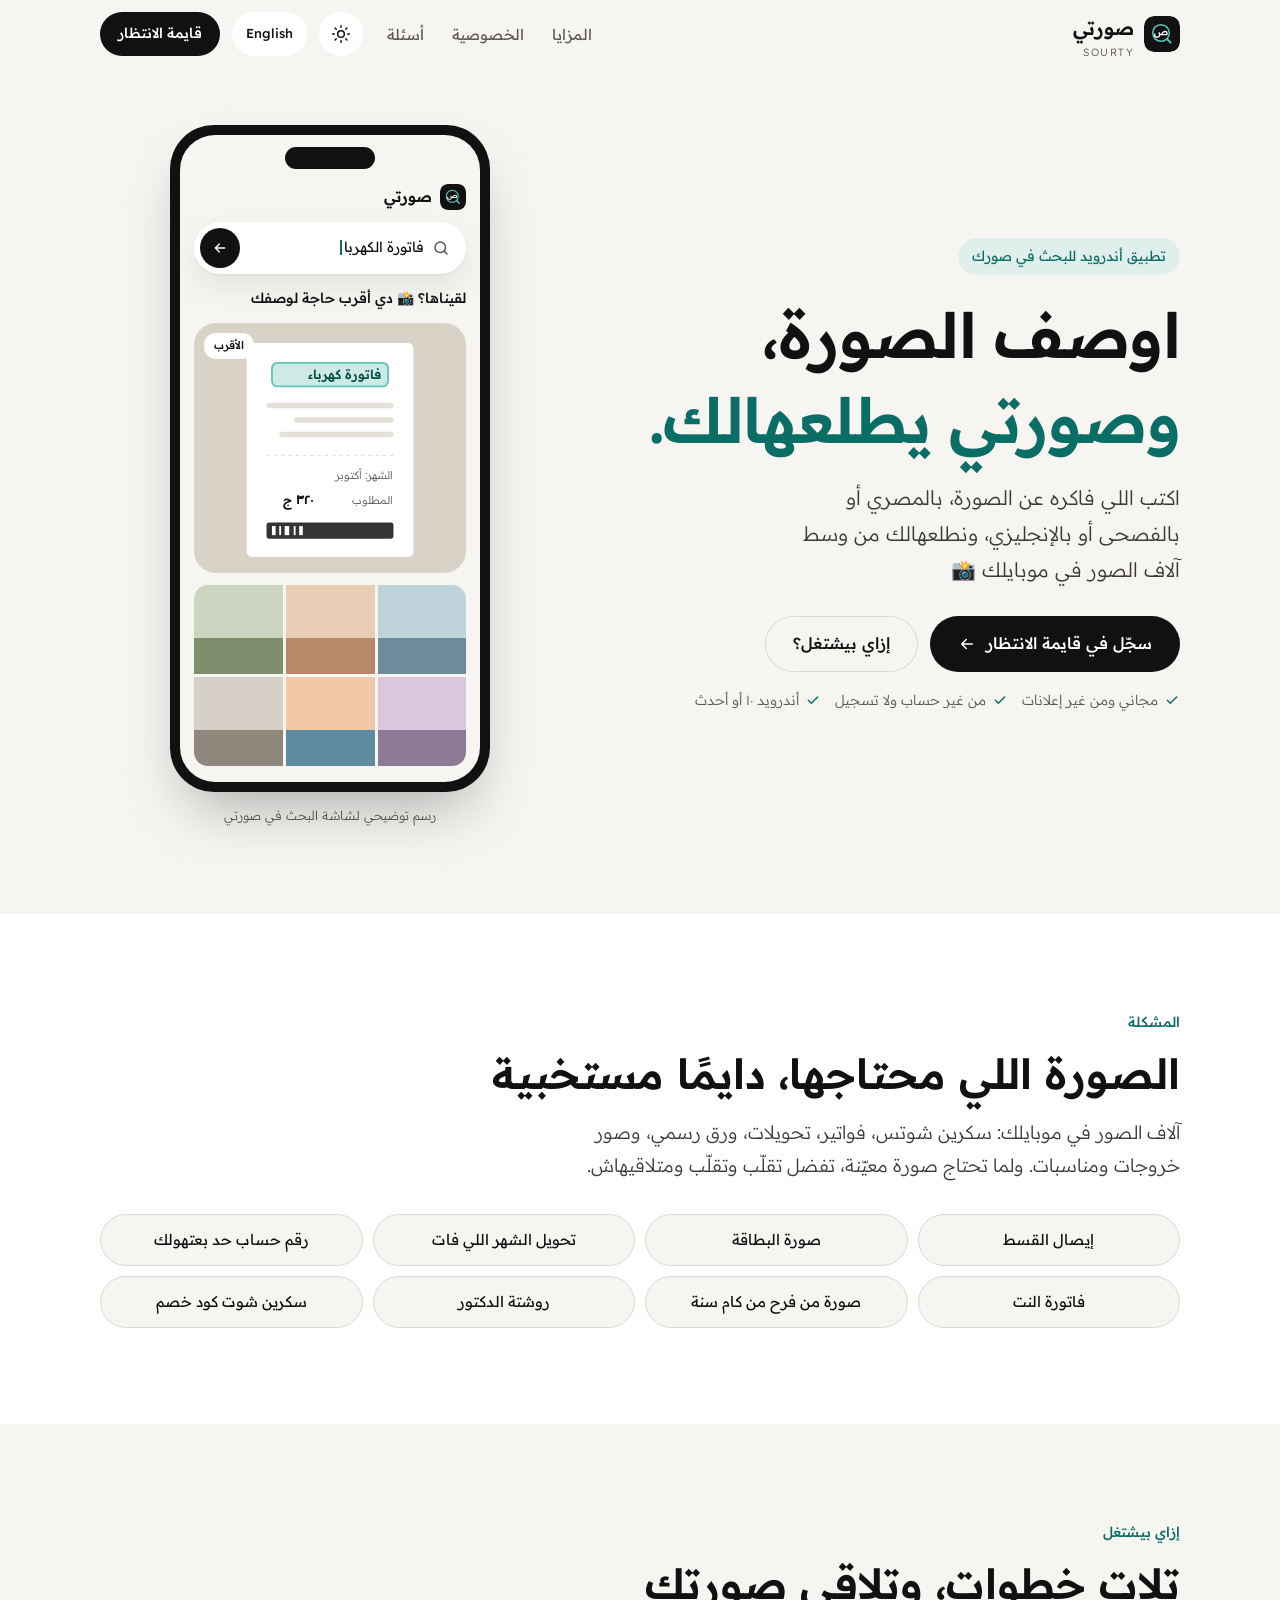
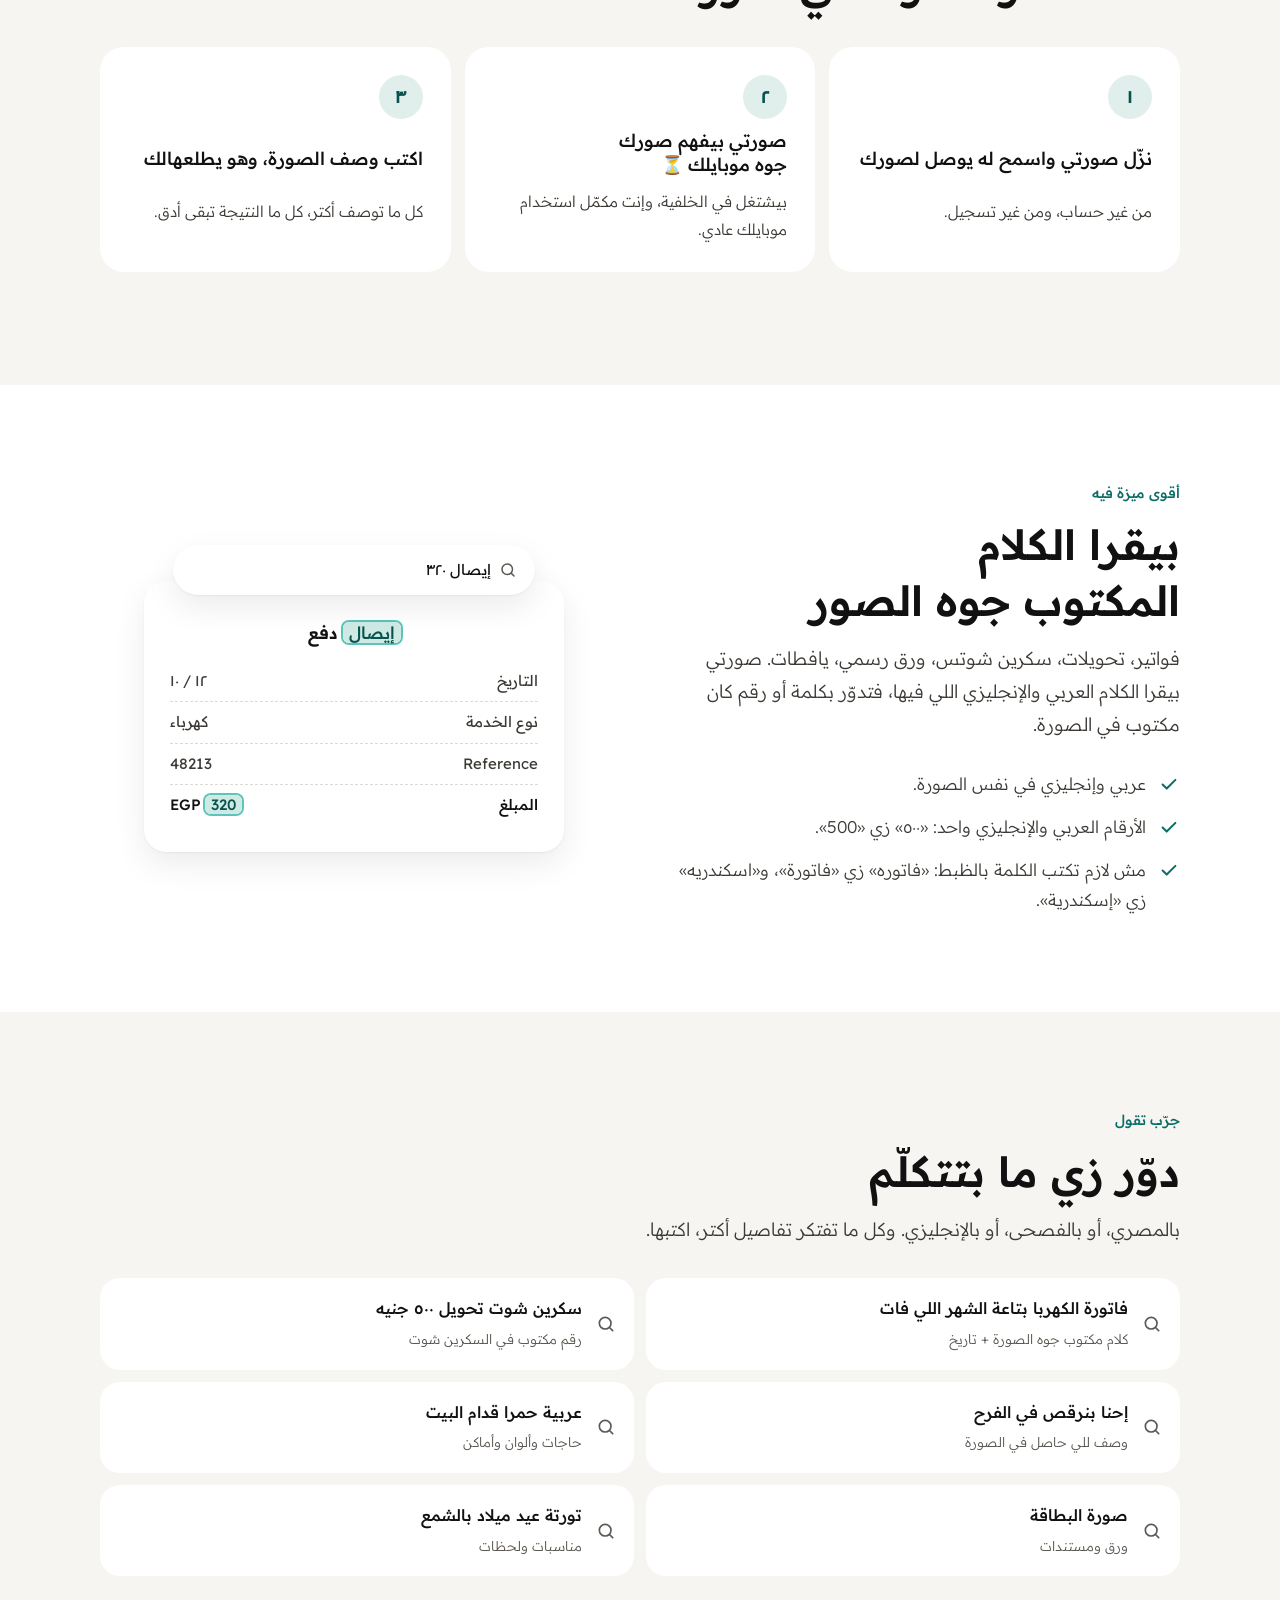
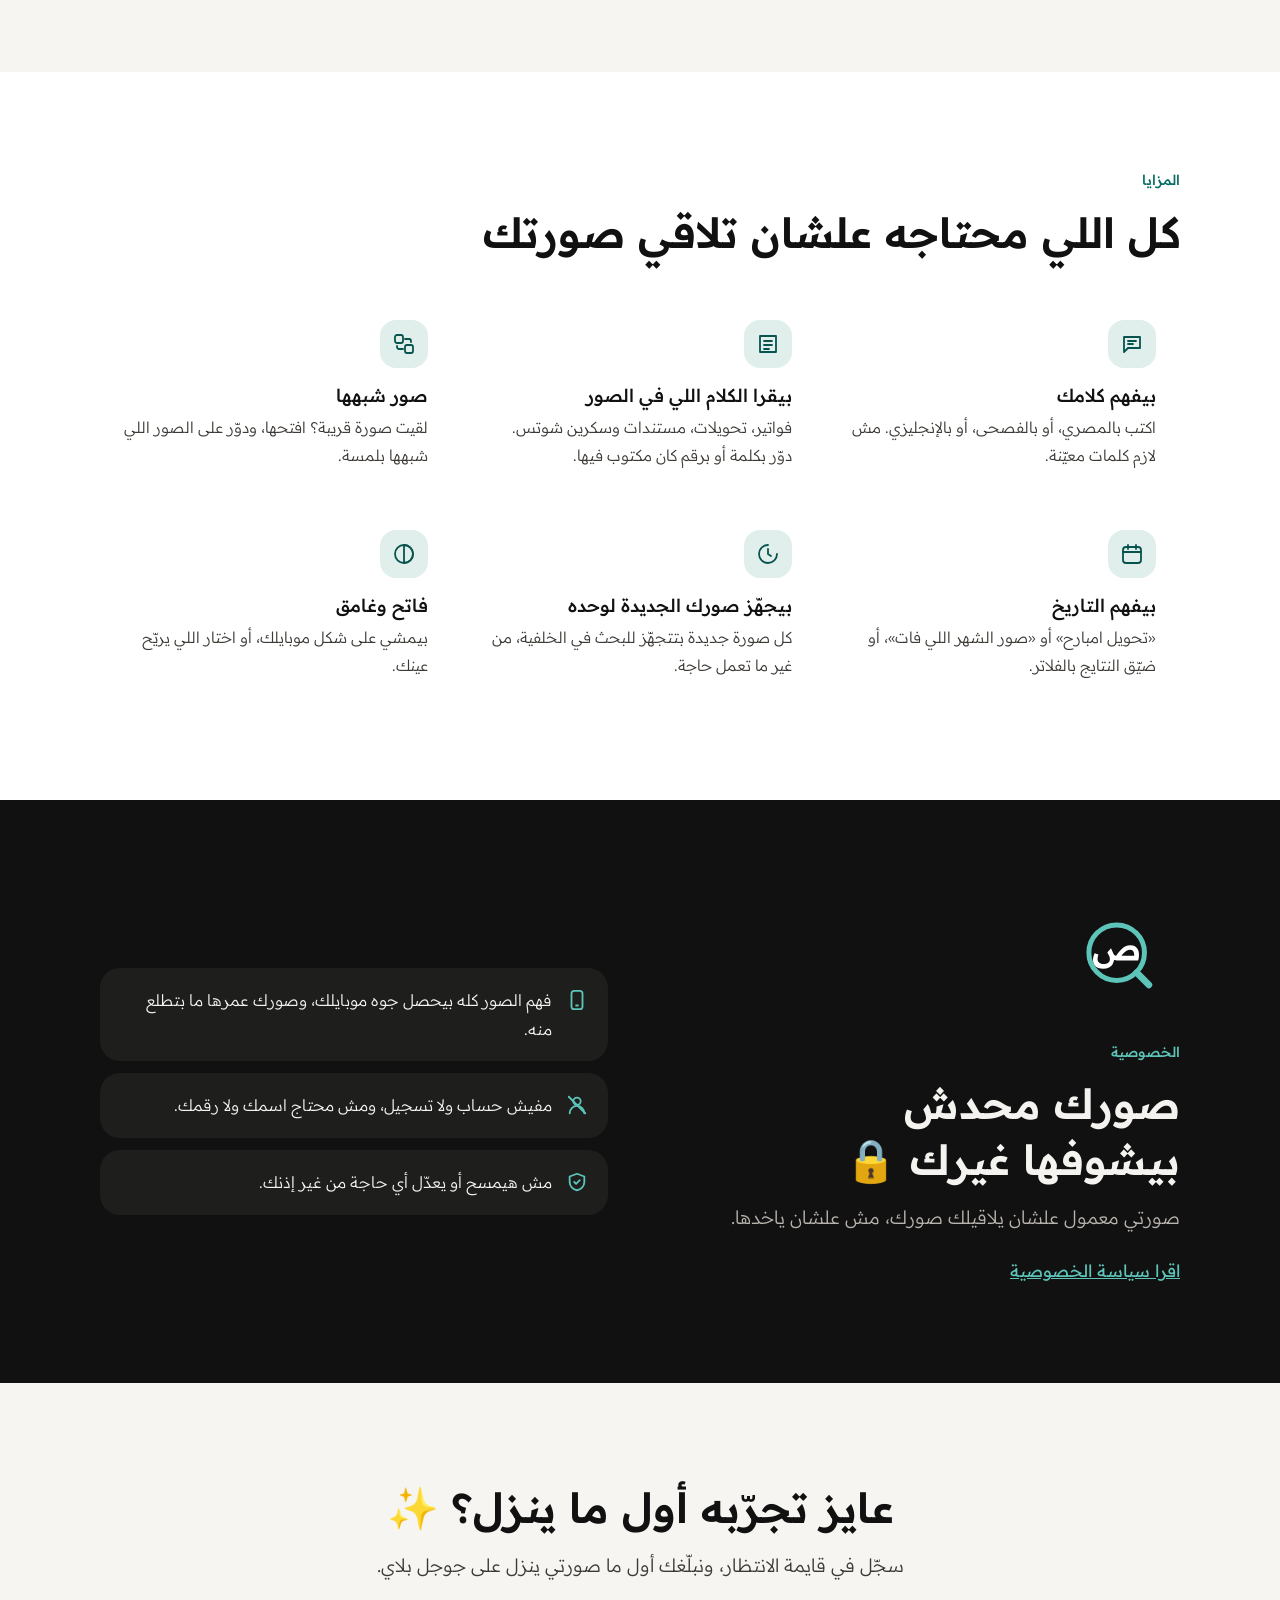
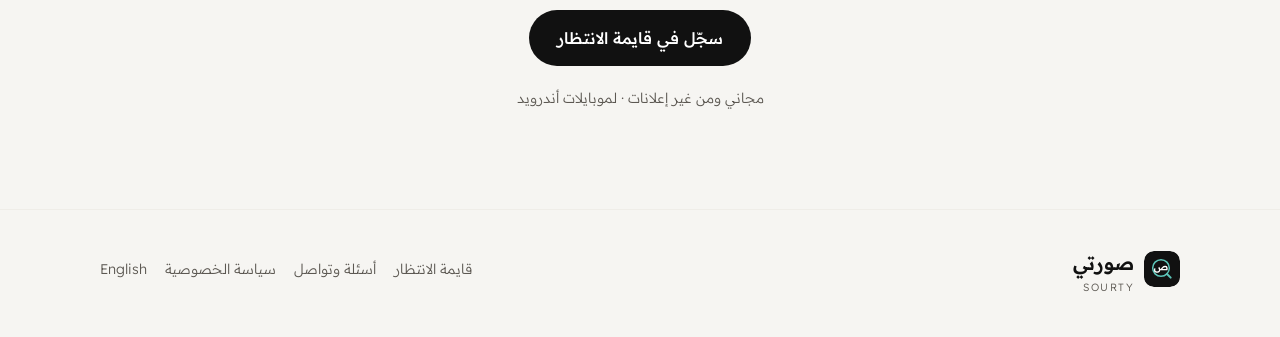
==== commit 7819ac80: "Add files via upload" ====
--- a/index.html
+++ b/index.html
@@ -88,7 +88,7 @@
             <div class="top-tile">
               <span class="badge">الأقرب</span>
               <!-- Scene 1: electricity bill -->
-              <svg class="scene" id="s-bill" data-q="فاتورة الكهربا بتاعة الشهر اللي فات" viewBox="0 0 300 276">
+              <svg class="scene" id="s-bill" data-q="فاتورة الكهربا" viewBox="0 0 300 276">
                 <rect width="300" height="276" fill="#D9D3C7"/>
                 <rect x="58" y="22" width="184" height="236" rx="6" fill="#FFFFFF"/>
                 <g font-family="Readex Pro, Tahoma, sans-serif" direction="rtl" text-anchor="start">
@@ -106,7 +106,7 @@
                 </g>
               </svg>
               <!-- Scene 2: transfer screenshot -->
-              <svg class="scene" id="s-transfer" data-q="سكرين شوت تحويل ٥٠٠ جنيه" viewBox="0 0 300 276">
+              <svg class="scene" id="s-transfer" data-q="تحويل خمس تلاف" viewBox="0 0 300 276">
                 <rect width="300" height="276" fill="#BCC9D6"/>
                 <rect x="70" y="16" width="160" height="260" rx="18" fill="#FFFFFF"/>
                 <circle cx="150" cy="70" r="24" fill="#0B6E66"/>
@@ -114,14 +114,14 @@
                 <g font-family="Readex Pro, Tahoma, sans-serif" text-anchor="middle">
                   <text x="150" y="118" font-size="13" font-weight="500" fill="#111111" direction="rtl">تم التحويل</text>
                   <rect x="98" y="132" width="104" height="34" rx="8" fill="#CFEAE5" stroke="#5CC4B8" stroke-width="2"/>
-                  <text x="150" y="155" font-size="17" font-weight="600" fill="#08534D" direction="rtl">٥٠٠ جنيه</text>
+                  <text x="150" y="155" font-size="17" font-weight="600" fill="#08534D" direction="rtl">٥٠٠٠ جنيه</text>
                 </g>
                 <rect x="92" y="186" width="116" height="6" rx="3" fill="#E4E0D8"/>
                 <rect x="104" y="202" width="92" height="6" rx="3" fill="#E4E0D8"/>
                 <rect x="92" y="230" width="116" height="26" rx="13" fill="#111111"/>
               </svg>
               <!-- Scene 3: red car in front of a house -->
-              <svg class="scene" id="s-car" data-q="عربية حمرا قدام البيت" viewBox="0 0 300 276">
+              <svg class="scene" id="s-car" data-q="عربية حمرا" viewBox="0 0 300 276">
                 <rect width="300" height="276" fill="#CFE3EA"/>
                 <rect x="40" y="70" width="170" height="130" fill="#E8D9C2"/>
                 <path d="M28 76L125 22l97 54z" fill="#B9876A"/>
@@ -146,7 +146,7 @@
                 <path d="M0 228q75-14 150 0t150 0v48H0z" fill="#E8D4B4"/>
               </svg>
               <!-- Scene 5: birthday cake (English query) -->
-              <svg class="scene" id="s-cake" data-q="a birthday cake with candles" viewBox="0 0 300 276">
+              <svg class="scene" id="s-cake" data-q="تورتة عيد ميلاد" viewBox="0 0 300 276">
                 <rect width="300" height="276" fill="#D9C8DD"/>
                 <rect y="212" width="300" height="64" fill="#8E7A96"/>
                 <ellipse cx="150" cy="214" rx="96" ry="12" fill="#F4F3F0"/>
@@ -229,7 +229,7 @@
         <div class="ex"><svg viewBox="0 0 24 24" fill="none" stroke="currentColor" stroke-width="2" stroke-linecap="round" aria-hidden="true"><circle cx="11" cy="11" r="7"/><path d="M20 20l-3.5-3.5"/></svg><div><b>إحنا بنرقص في الفرح</b><small>وصف للي حاصل في الصورة</small></div></div>
         <div class="ex"><svg viewBox="0 0 24 24" fill="none" stroke="currentColor" stroke-width="2" stroke-linecap="round" aria-hidden="true"><circle cx="11" cy="11" r="7"/><path d="M20 20l-3.5-3.5"/></svg><div><b>عربية حمرا قدام البيت</b><small>حاجات وألوان وأماكن</small></div></div>
         <div class="ex"><svg viewBox="0 0 24 24" fill="none" stroke="currentColor" stroke-width="2" stroke-linecap="round" aria-hidden="true"><circle cx="11" cy="11" r="7"/><path d="M20 20l-3.5-3.5"/></svg><div><b>صورة البطاقة</b><small>ورق ومستندات</small></div></div>
-        <div class="ex"><svg viewBox="0 0 24 24" fill="none" stroke="currentColor" stroke-width="2" stroke-linecap="round" aria-hidden="true"><circle cx="11" cy="11" r="7"/><path d="M20 20l-3.5-3.5"/></svg><div><b lang="en" dir="ltr">a sunset on the beach</b><small>بالإنجليزي كمان</small></div></div>
+        <div class="ex"><svg viewBox="0 0 24 24" fill="none" stroke="currentColor" stroke-width="2" stroke-linecap="round" aria-hidden="true"><circle cx="11" cy="11" r="7"/><path d="M20 20l-3.5-3.5"/></svg><div><b>تورتة عيد ميلاد بالشمع</b><small>مناسبات ولحظات</small></div></div>
       </div>
     </div>
   </section>
--- a/assets/css/site.css
+++ b/assets/css/site.css
@@ -94,7 +94,7 @@
 
 /* Hero */
 .hero{padding:28px 0 56px}
-.hero .wrap{display:grid;gap:40px;align-items:center}
+.hero .wrap{display:grid;grid-template-columns:minmax(0,1fr);gap:36px;align-items:center}
 .eyebrow{display:inline-flex;align-items:center;gap:8px;font-size:14px;font-weight:400;color:var(--accent);background:var(--accent-soft);padding:6px 14px;border-radius:20px;margin-bottom:18px}
 .hero h1{font-size:clamp(2.15rem,9vw,3.9rem);letter-spacing:-.01em}
 html[lang="en"] .hero h1{letter-spacing:-.025em}
@@ -106,18 +106,19 @@
 .fineprint{margin-top:16px;font-size:14px;color:var(--text2);display:flex;flex-wrap:wrap;gap:4px 14px}
 .fineprint span{display:inline-flex;align-items:center;gap:6px}
 .fineprint svg{width:16px;height:16px;color:var(--accent)}
-@media (min-width:900px){.hero{padding:56px 0 88px}.hero .wrap{grid-template-columns:1.1fr .9fr;gap:56px}}
-
-/* Phone demo */
-.demo{position:relative;justify-self:center;width:100%;max-width:330px}
+@media (min-width:900px){.hero{padding:56px 0 88px}.hero .wrap{grid-template-columns:minmax(0,1.1fr) minmax(0,.9fr);gap:56px}}
+
+/* Phone demo — fixed size: the typed search never changes its width. */
+.demo{position:relative;justify-self:center;width:260px;min-width:0;contain:inline-size}
+@media (min-width:600px){.demo{width:320px}}
 .phone{position:relative;border-radius:44px;background:var(--phone-frame);padding:10px;box-shadow:0 30px 60px -20px rgba(17,17,17,.35)}
-.screen{position:relative;border-radius:35px;background:var(--bg);overflow:hidden;padding:18px 16px 18px;min-height:560px;display:flex;flex-direction:column;gap:14px}
-.notch{width:90px;height:22px;border-radius:12px;background:var(--phone-frame);margin:-6px auto 2px}
+.screen{position:relative;border-radius:35px;background:var(--bg);overflow:hidden;padding:18px 14px 16px;display:flex;flex-direction:column;gap:12px}.notch{width:90px;height:22px;border-radius:12px;background:var(--phone-frame);margin:-6px auto 2px}
 .app-head{display:flex;align-items:center;gap:8px;font-size:15px;font-weight:600}
 .app-head img{width:26px;height:26px;border-radius:8px}
 .searchbar{display:flex;align-items:center;gap:8px;height:52px;border-radius:26px;background:var(--surface);box-shadow:var(--shadow);padding-inline:16px 6px}
 .searchbar svg.mag{width:18px;height:18px;color:var(--text2);flex-shrink:0}
-.typed{flex:1;min-width:0;font-size:14px;font-weight:400;white-space:nowrap;overflow:hidden;color:var(--text);display:flex;justify-content:flex-end}
+.typed{flex:1 1 0;width:0;min-width:0;font-size:14px;font-weight:400;white-space:nowrap;overflow:hidden;color:var(--text);display:flex;justify-content:flex-start}
+.typed.over{justify-content:flex-end}
 .typed span{flex-shrink:0;unicode-bidi:plaintext}
 .typed span::after{content:"";display:inline-block;width:2px;height:1.1em;background:var(--accent);vertical-align:-3px;margin-inline-start:2px;animation:blink 1s steps(1) infinite}
 @keyframes blink{50%{opacity:0}}
@@ -281,3 +282,6 @@
 .lost{text-align:center;padding:80px 0}
 .lost img{width:96px;height:96px;border-radius:26px;margin:0 auto 24px}
 .lost p{color:var(--body);margin:12px auto 28px;max-width:40ch}
+
+/* Phone demo on small screens (kept last so it wins). */
+@media (max-width:599px){.phone{border-radius:38px;padding:8px}.screen{border-radius:31px}.searchbar{height:46px}.go{width:36px;height:36px}.app-head{font-size:14px}.found{font-size:12.5px}}
